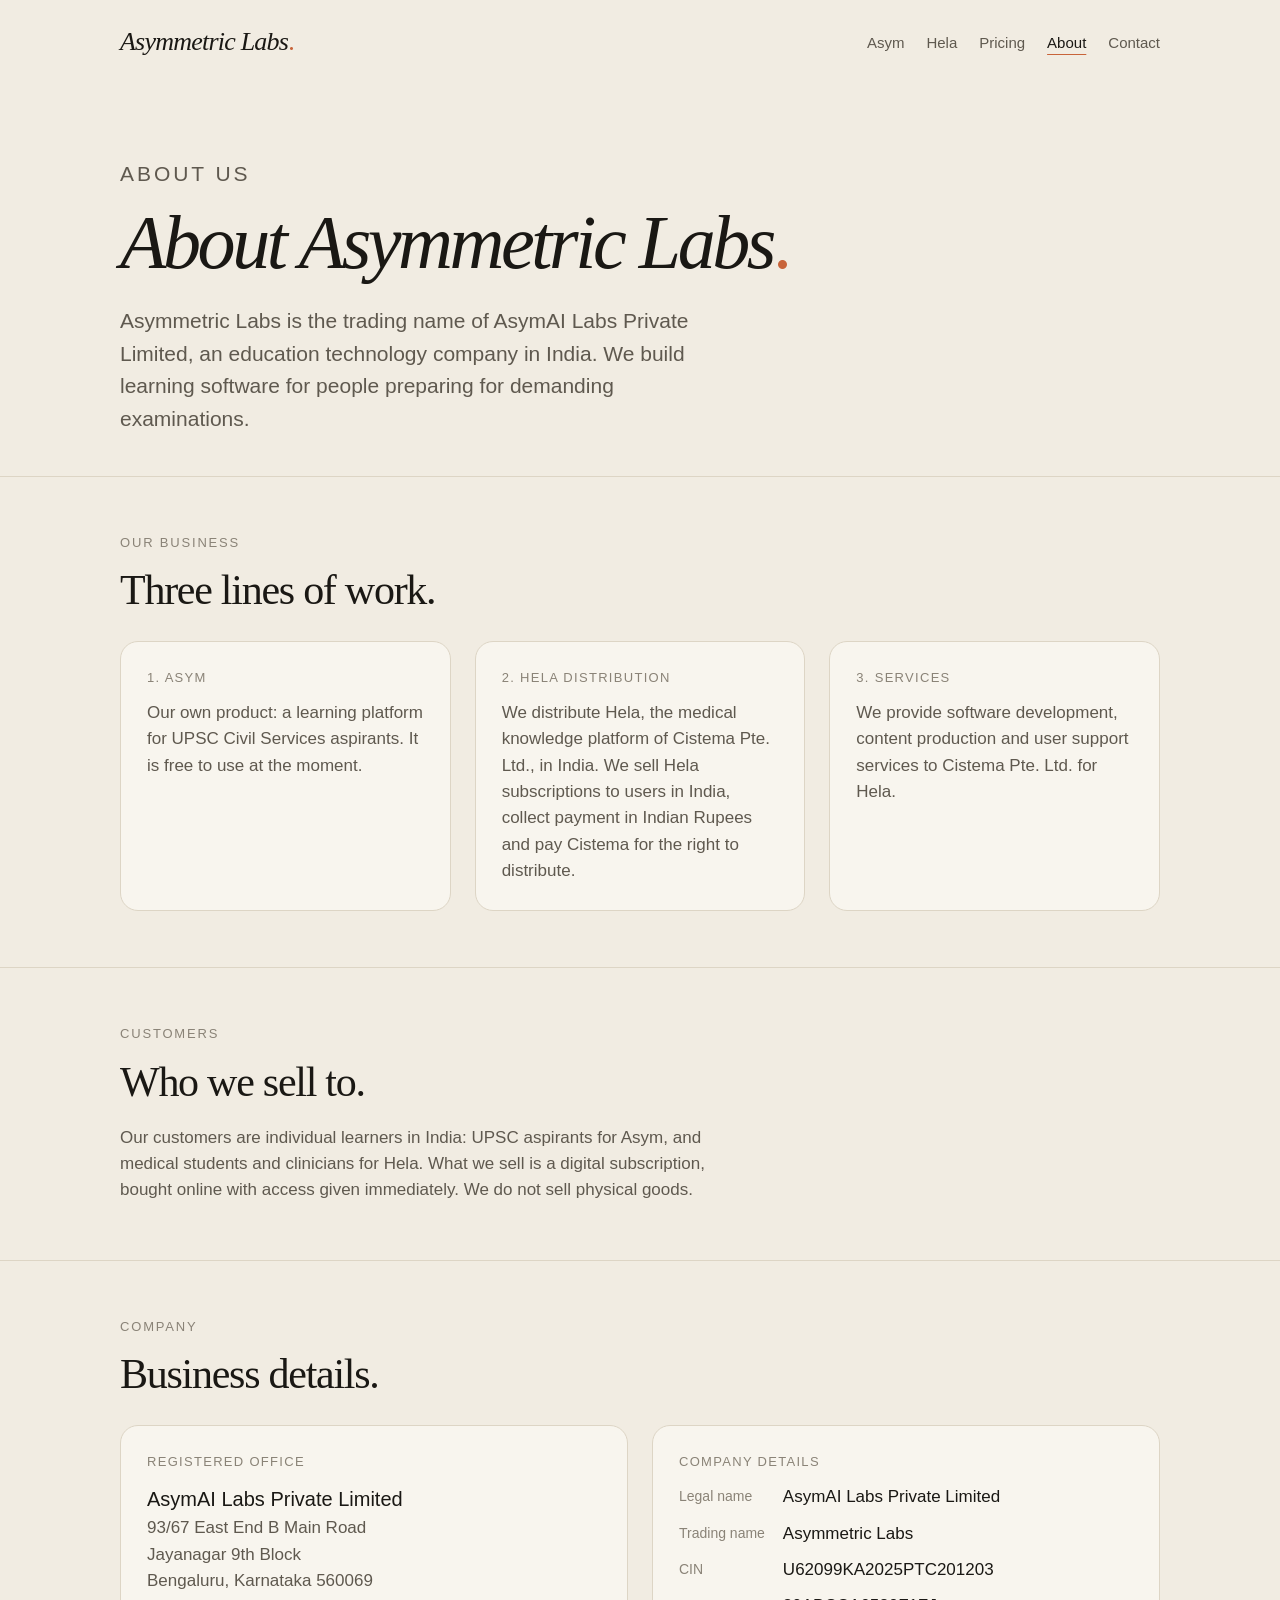
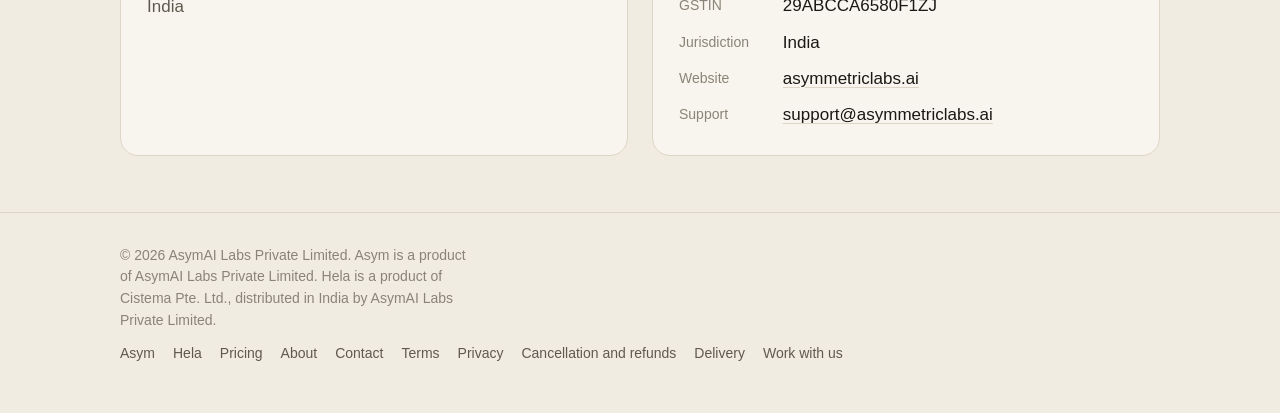
==== about/index.html @ 5f856e4c "Replace the placeholder home page with a full company site Adds home, Asym, Hela, pricing, about, co" ====
<!DOCTYPE html>
<html lang="en">
<head>
  <meta charset="utf-8">
  <meta name="viewport" content="width=device-width, initial-scale=1">
  <title>About — Asymmetric Labs</title>
  <meta name="description" content="About AsymAI Labs Private Limited (Asymmetric Labs): maker of Asym, distributor of Hela in India and technology service provider.">
  <link rel="canonical" href="https://asymmetriclabs.ai/about/">
  <meta property="og:title" content="About — Asymmetric Labs">
  <meta property="og:description" content="About AsymAI Labs Private Limited (Asymmetric Labs): maker of Asym, distributor of Hela in India and technology service provider.">
  <meta property="og:url" content="https://asymmetriclabs.ai/about/">
  <meta property="og:type" content="website">
  <link rel="icon" href="data:image/svg+xml,%3Csvg xmlns='http://www.w3.org/2000/svg' viewBox='0 0 64 64'%3E%3Ccircle cx='32' cy='32' r='32' fill='%231a1814'/%3E%3Ctext x='32' y='44' text-anchor='middle' font-family='Georgia,serif' font-style='italic' font-size='36' fill='%23f1ece2'%3Ea.%3C/text%3E%3C/svg%3E">
  <link rel="stylesheet" href="/assets/site.css">
</head>
<body>
  <header>
    <div class="wrap">
      <a class="mark" href="/" aria-label="Asymmetric Labs home">Asymmetric Labs<b>.</b></a>
      <nav aria-label="Primary"><a href="/asym/">Asym</a><a href="/hela/">Hela</a><a href="/pricing/">Pricing</a><a href="/about/" aria-current="page">About</a><a href="/contact/">Contact</a></nav>
    </div>
  </header>

  <main>
    <div class="hero small">
      <div class="wrap">
        <p class="eyebrow">About us</p>
        <h1>About Asymmetric Labs<b>.</b></h1>
        <p>Asymmetric Labs is the trading name of AsymAI Labs Private Limited, an education technology company in India. We build learning software for people preparing for demanding examinations.</p>
      </div>
    </div>

    <section>
      <div class="wrap">
        <p class="eyebrow">Our business</p>
        <h2>Three lines of work.</h2>
        <div class="cols three">
          <div class="card">
            <h3>1. Asym</h3>
            <p>Our own product: a learning platform for UPSC Civil Services aspirants. It is free to use at the moment.</p>
          </div>
          <div class="card">
            <h3>2. Hela distribution</h3>
            <p>We distribute Hela, the medical knowledge platform of Cistema Pte. Ltd., in India. We sell Hela subscriptions to users in India, collect payment in Indian Rupees and pay Cistema for the right to distribute.</p>
          </div>
          <div class="card">
            <h3>3. Services</h3>
            <p>We provide software development, content production and user support services to Cistema Pte. Ltd. for Hela.</p>
          </div>
        </div>
      </div>
    </section>

    <section>
      <div class="wrap">
        <p class="eyebrow">Customers</p>
        <h2>Who we sell to.</h2>
        <p class="lede">Our customers are individual learners in India: UPSC aspirants for Asym, and medical students and clinicians for Hela. What we sell is a digital subscription, bought online with access given immediately. We do not sell physical goods.</p>
      </div>
    </section>

    <section>
      <div class="wrap">
        <p class="eyebrow">Company</p>
        <h2>Business details.</h2>
        <div class="cols">
          <div class="card">
            <h3>Registered office</h3>
            <address>
              <span class="big">AsymAI Labs Private Limited</span><br>
              93/67 East End B Main Road<br>Jayanagar 9th Block<br>Bengaluru, Karnataka 560069<br>India
            </address>
          </div>
          <div class="card">
            <h3>Company details</h3>
            <dl><dt>Legal name</dt><dd>AsymAI Labs Private Limited</dd><dt>Trading name</dt><dd>Asymmetric Labs</dd><dt>CIN</dt><dd>U62099KA2025PTC201203</dd><dt>GSTIN</dt><dd>29ABCCA6580F1ZJ</dd><dt>Jurisdiction</dt><dd>India</dd><dt>Website</dt><dd><a href="/">asymmetriclabs.ai</a></dd><dt>Support</dt><dd><a href="mailto:support@asymmetriclabs.ai">support@asymmetriclabs.ai</a></dd></dl>
          </div>
        </div>
      </div>
    </section>
  </main>

  <footer>
    <div class="wrap">
      <p class="legal">© 2026 AsymAI Labs Private Limited. Asym is a product of AsymAI Labs Private Limited. Hela is a product of Cistema Pte. Ltd., distributed in India by AsymAI Labs Private Limited.</p>
      <nav aria-label="Footer"><a href="/asym/">Asym</a><a href="/hela/">Hela</a><a href="/pricing/">Pricing</a><a href="/about/">About</a><a href="/contact/">Contact</a><a href="/terms/">Terms</a><a href="/privacy/">Privacy</a><a href="/refunds/">Cancellation and refunds</a><a href="/delivery/">Delivery</a><a href="/apply-for-editor/">Work with us</a></nav>
    </div>
  </footer>
</body>
</html>
---- assets/site.css ----
:root {
  --bg: #f1ece2;
  --bg-elev: #f8f5ee;
  --ink: #1a1814;
  --ink-2: #5f594f;
  --ink-3: #8a8377;
  --line: #ddd5c5;
  --accent: #c8643a;
  --hela: #3B8DDF;
  --serif: Georgia, "Times New Roman", "Iowan Old Style", serif;
  --sans: -apple-system, BlinkMacSystemFont, "Segoe UI", Inter, Roboto, Helvetica, Arial, sans-serif;
  --max: 1080px;
  --gutter: 20px;
}
* { box-sizing: border-box; margin: 0; padding: 0; }
html { -webkit-text-size-adjust: 100%; scroll-behavior: smooth; }
body {
  background: var(--bg);
  color: var(--ink);
  font-family: var(--sans);
  font-size: 17px;
  line-height: 1.55;
  -webkit-font-smoothing: antialiased;
}
a { color: inherit; text-decoration: none; }
a:hover { color: var(--accent); }
.wrap { max-width: var(--max); margin: 0 auto; padding: 0 var(--gutter); }

/* Header */
header { padding: 22px 0; }
header .wrap { display: flex; align-items: center; justify-content: space-between; gap: 12px 16px; flex-wrap: wrap; }
.mark { font-family: var(--serif); font-style: italic; font-size: 26px; letter-spacing: -0.03em; color: var(--ink); white-space: nowrap; }
.mark b { color: var(--accent); font-style: normal; font-weight: 400; }
nav { display: flex; flex-wrap: wrap; gap: 8px 22px; font-size: 15px; color: var(--ink-2); }
nav a:hover, nav a[aria-current="page"] { color: var(--ink); }
nav a[aria-current="page"] { text-decoration: underline; text-underline-offset: 6px; text-decoration-color: var(--accent); }
@media (max-width: 600px) { nav { gap: 6px 14px; font-size: 14px; } }

/* Hero */
.hero { padding: 72px 0 56px; }
.hero h1 {
  font-family: var(--serif); font-style: italic; font-weight: 300;
  font-size: clamp(48px, 9.5vw, 120px); line-height: 0.98; letter-spacing: -0.045em;
}
.hero.small { padding: 48px 0 40px; }
.hero.small h1 { font-size: clamp(40px, 7vw, 76px); }
.hero h1 b { color: var(--accent); font-style: normal; font-weight: 400; }
.hero p { margin-top: 26px; max-width: 52ch; font-size: clamp(18px, 2.2vw, 21px); color: var(--ink-2); }
.eyebrow { font-size: 13px; letter-spacing: 0.14em; text-transform: uppercase; color: var(--ink-3); margin-bottom: 14px; }

/* Sections */
section { padding: 56px 0; border-top: 1px solid var(--line); }
h2 { font-family: var(--serif); font-weight: 400; font-size: clamp(30px, 4vw, 42px); letter-spacing: -0.03em; line-height: 1.1; margin-bottom: 20px; }
.lede { color: var(--ink-2); max-width: 62ch; }
.lede + .lede { margin-top: 14px; }
.lede a, .prose a, .card a, .facts a, dd a { text-decoration: underline; text-underline-offset: 3px; text-decoration-color: var(--line); }

/* Product card */
.product {
  margin-top: 28px; background: var(--bg-elev); border: 1px solid var(--line); border-radius: 22px;
  padding: 36px; display: grid; grid-template-columns: 1.3fr 1fr; gap: 36px; align-items: center;
}
@media (max-width: 760px) { .product { grid-template-columns: 1fr; padding: 26px; } }
.product .logo { width: 150px; height: auto; display: block; margin-bottom: 20px; }
.product .wordmark { font-family: var(--serif); font-style: italic; font-size: 54px; letter-spacing: -0.04em; line-height: 1; margin-bottom: 18px; }
.product .wordmark b { color: var(--accent); font-style: normal; font-weight: 400; }
.product h3 { font-family: var(--serif); font-weight: 400; font-size: clamp(24px, 3vw, 32px); letter-spacing: -0.03em; line-height: 1.14; }
.product p { margin-top: 14px; color: var(--ink-2); }
.btns { display: flex; flex-wrap: wrap; gap: 12px; margin-top: 24px; }
.btn {
  display: inline-flex; align-items: center; gap: 8px; padding: 12px 20px; border-radius: 999px;
  font-size: 15px; font-weight: 500; border: 1px solid var(--ink); color: var(--ink); background: transparent;
}
.btn.primary { background: var(--ink); color: var(--bg); }
.btn.primary:hover { background: var(--accent); border-color: var(--accent); color: #fff; }
.btn:hover { border-color: var(--accent); color: var(--accent); }
.facts { list-style: none; display: grid; gap: 14px; }
.facts li { padding: 16px 18px; background: var(--bg); border: 1px solid var(--line); border-radius: 14px; }
.facts strong { display: block; font-size: 13px; letter-spacing: 0.1em; text-transform: uppercase; color: var(--ink-3); margin-bottom: 4px; font-weight: 500; }

/* Grids and cards */
.cols { display: grid; grid-template-columns: 1fr 1fr; gap: 24px; margin-top: 28px; }
.cols.three { grid-template-columns: repeat(3, 1fr); }
@media (max-width: 860px) { .cols.three { grid-template-columns: 1fr; } }
@media (max-width: 760px) { .cols { grid-template-columns: 1fr; gap: 18px; } }
.card { background: var(--bg-elev); border: 1px solid var(--line); border-radius: 18px; padding: 26px; }
.card h3 { font-size: 13px; letter-spacing: 0.1em; text-transform: uppercase; color: var(--ink-3); font-weight: 500; margin-bottom: 12px; }
.card h4 { font-family: var(--serif); font-weight: 400; font-size: 24px; letter-spacing: -0.02em; line-height: 1.15; margin-bottom: 10px; }
.card p, .card address { color: var(--ink-2); font-style: normal; }
.card p + p { margin-top: 10px; }
.card .big { font-size: 20px; color: var(--ink); font-weight: 500; }
.card ul { margin: 10px 0 0 18px; color: var(--ink-2); }
.card li + li { margin-top: 6px; }
dl { display: grid; grid-template-columns: max-content 1fr; gap: 10px 18px; margin-top: 8px; }
dt { color: var(--ink-3); font-size: 14px; padding-top: 2px; }
dd { color: var(--ink); overflow-wrap: anywhere; }
@media (max-width: 420px) { dl { grid-template-columns: 1fr; gap: 2px 0; } dt { margin-top: 10px; } }

/* Pricing */
.plan { display: flex; flex-direction: column; }
.plan .price { font-family: var(--serif); font-size: 46px; letter-spacing: -0.03em; line-height: 1.1; color: var(--ink); margin: 6px 0 2px; }
.plan .period { color: var(--ink); font-weight: 500; }
.plan .btns { margin-top: auto; padding-top: 22px; }
.tablewrap { overflow-x: auto; margin-top: 24px; }
table { width: 100%; border-collapse: collapse; font-size: 15.5px; }
th, td { text-align: left; padding: 12px 14px; border-bottom: 1px solid var(--line); vertical-align: top; }
th { font-size: 13px; letter-spacing: 0.08em; text-transform: uppercase; color: var(--ink-3); font-weight: 500; }

/* Long-form (policies) */
.prose { max-width: 74ch; }
.prose h1 { display: none; }
.prose h2 { font-size: clamp(24px, 3vw, 30px); margin: 44px 0 14px; }
.prose h3 { font-size: 18px; margin: 28px 0 10px; }
.prose p, .prose li { color: var(--ink-2); }
.prose p { margin: 12px 0; }
.prose strong { color: var(--ink); font-weight: 600; }
.prose ul, .prose ol { margin: 12px 0 12px 22px; }
.prose li + li { margin-top: 8px; }
.prose hr { border: 0; border-top: 1px solid var(--line); margin: 32px 0; }
.prose blockquote { background: var(--bg-elev); border: 1px solid var(--line); border-radius: 14px; padding: 16px 20px; margin: 16px 0; }
.prose blockquote p { margin: 4px 0; }
.prose table { margin: 16px 0; font-size: 15px; }
.prose .tablewrap { margin-top: 0; }

/* Marker for a detail the build could not fill from _src/site.json */
mark.todo { background: #ffe08a; color: #4a3500; padding: 1px 6px; border-radius: 4px; font-style: normal; font-size: 0.9em; }

/* Footer */
footer { border-top: 1px solid var(--line); padding: 32px 0 48px; color: var(--ink-3); font-size: 14px; }
footer .wrap { display: flex; flex-wrap: wrap; gap: 12px 28px; justify-content: space-between; align-items: flex-start; }
footer nav { gap: 8px 18px; font-size: 14px; }
footer .legal { max-width: 46ch; }
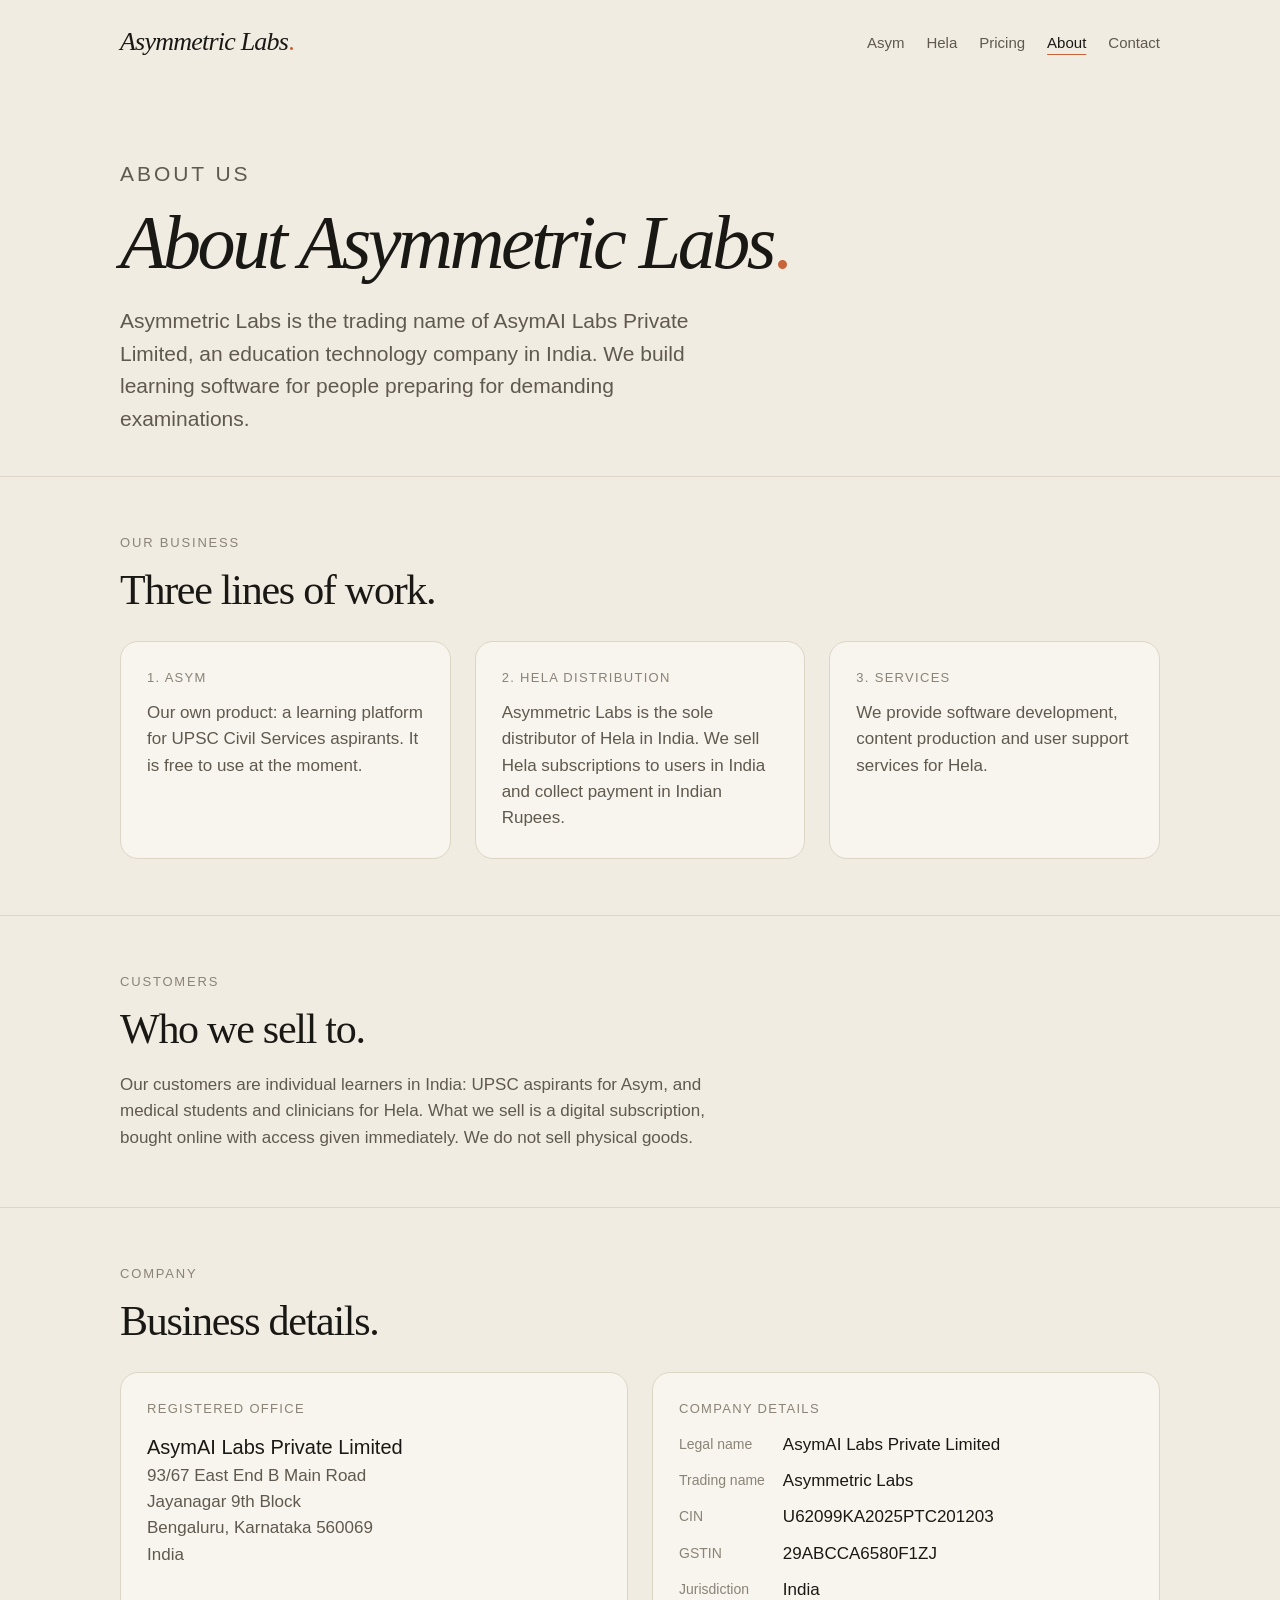
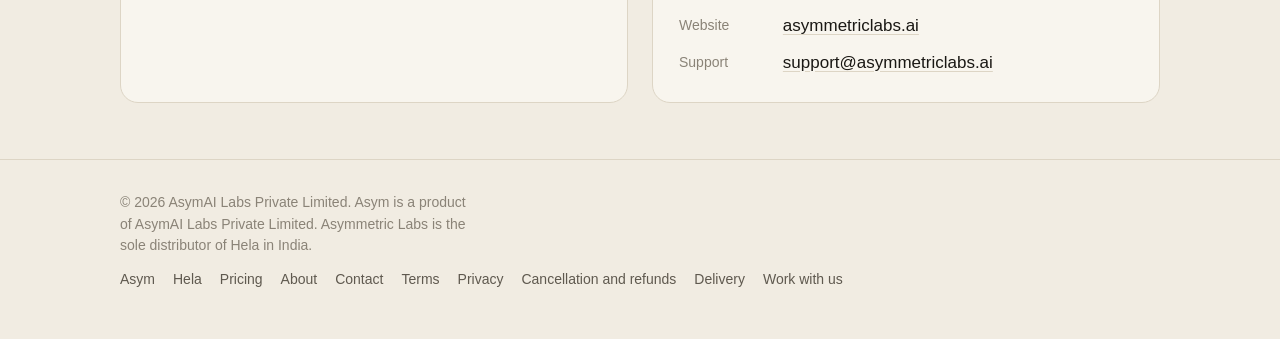
==== commit 775539f1: "Describe Hela only as distributed solely by Asymmetric Labs in India Removes the owner, role table a" ====
--- a/about/index.html
+++ b/about/index.html
@@ -4,10 +4,10 @@
   <meta charset="utf-8">
   <meta name="viewport" content="width=device-width, initial-scale=1">
   <title>About — Asymmetric Labs</title>
-  <meta name="description" content="About AsymAI Labs Private Limited (Asymmetric Labs): maker of Asym, distributor of Hela in India and technology service provider.">
+  <meta name="description" content="About AsymAI Labs Private Limited (Asymmetric Labs): maker of Asym and sole distributor of Hela in India.">
   <link rel="canonical" href="https://asymmetriclabs.ai/about/">
   <meta property="og:title" content="About — Asymmetric Labs">
-  <meta property="og:description" content="About AsymAI Labs Private Limited (Asymmetric Labs): maker of Asym, distributor of Hela in India and technology service provider.">
+  <meta property="og:description" content="About AsymAI Labs Private Limited (Asymmetric Labs): maker of Asym and sole distributor of Hela in India.">
   <meta property="og:url" content="https://asymmetriclabs.ai/about/">
   <meta property="og:type" content="website">
   <link rel="icon" href="data:image/svg+xml,%3Csvg xmlns='http://www.w3.org/2000/svg' viewBox='0 0 64 64'%3E%3Ccircle cx='32' cy='32' r='32' fill='%231a1814'/%3E%3Ctext x='32' y='44' text-anchor='middle' font-family='Georgia,serif' font-style='italic' font-size='36' fill='%23f1ece2'%3Ea.%3C/text%3E%3C/svg%3E">
@@ -41,11 +41,11 @@
           </div>
           <div class="card">
             <h3>2. Hela distribution</h3>
-            <p>We distribute Hela, the medical knowledge platform of Cistema Pte. Ltd., in India. We sell Hela subscriptions to users in India, collect payment in Indian Rupees and pay Cistema for the right to distribute.</p>
+            <p>Asymmetric Labs is the sole distributor of Hela in India. We sell Hela subscriptions to users in India and collect payment in Indian Rupees.</p>
           </div>
           <div class="card">
             <h3>3. Services</h3>
-            <p>We provide software development, content production and user support services to Cistema Pte. Ltd. for Hela.</p>
+            <p>We provide software development, content production and user support services for Hela.</p>
           </div>
         </div>
       </div>
@@ -82,7 +82,7 @@
 
   <footer>
     <div class="wrap">
-      <p class="legal">© 2026 AsymAI Labs Private Limited. Asym is a product of AsymAI Labs Private Limited. Hela is a product of Cistema Pte. Ltd., distributed in India by AsymAI Labs Private Limited.</p>
+      <p class="legal">© 2026 AsymAI Labs Private Limited. Asym is a product of AsymAI Labs Private Limited. Asymmetric Labs is the sole distributor of Hela in India.</p>
       <nav aria-label="Footer"><a href="/asym/">Asym</a><a href="/hela/">Hela</a><a href="/pricing/">Pricing</a><a href="/about/">About</a><a href="/contact/">Contact</a><a href="/terms/">Terms</a><a href="/privacy/">Privacy</a><a href="/refunds/">Cancellation and refunds</a><a href="/delivery/">Delivery</a><a href="/apply-for-editor/">Work with us</a></nav>
     </div>
   </footer>
